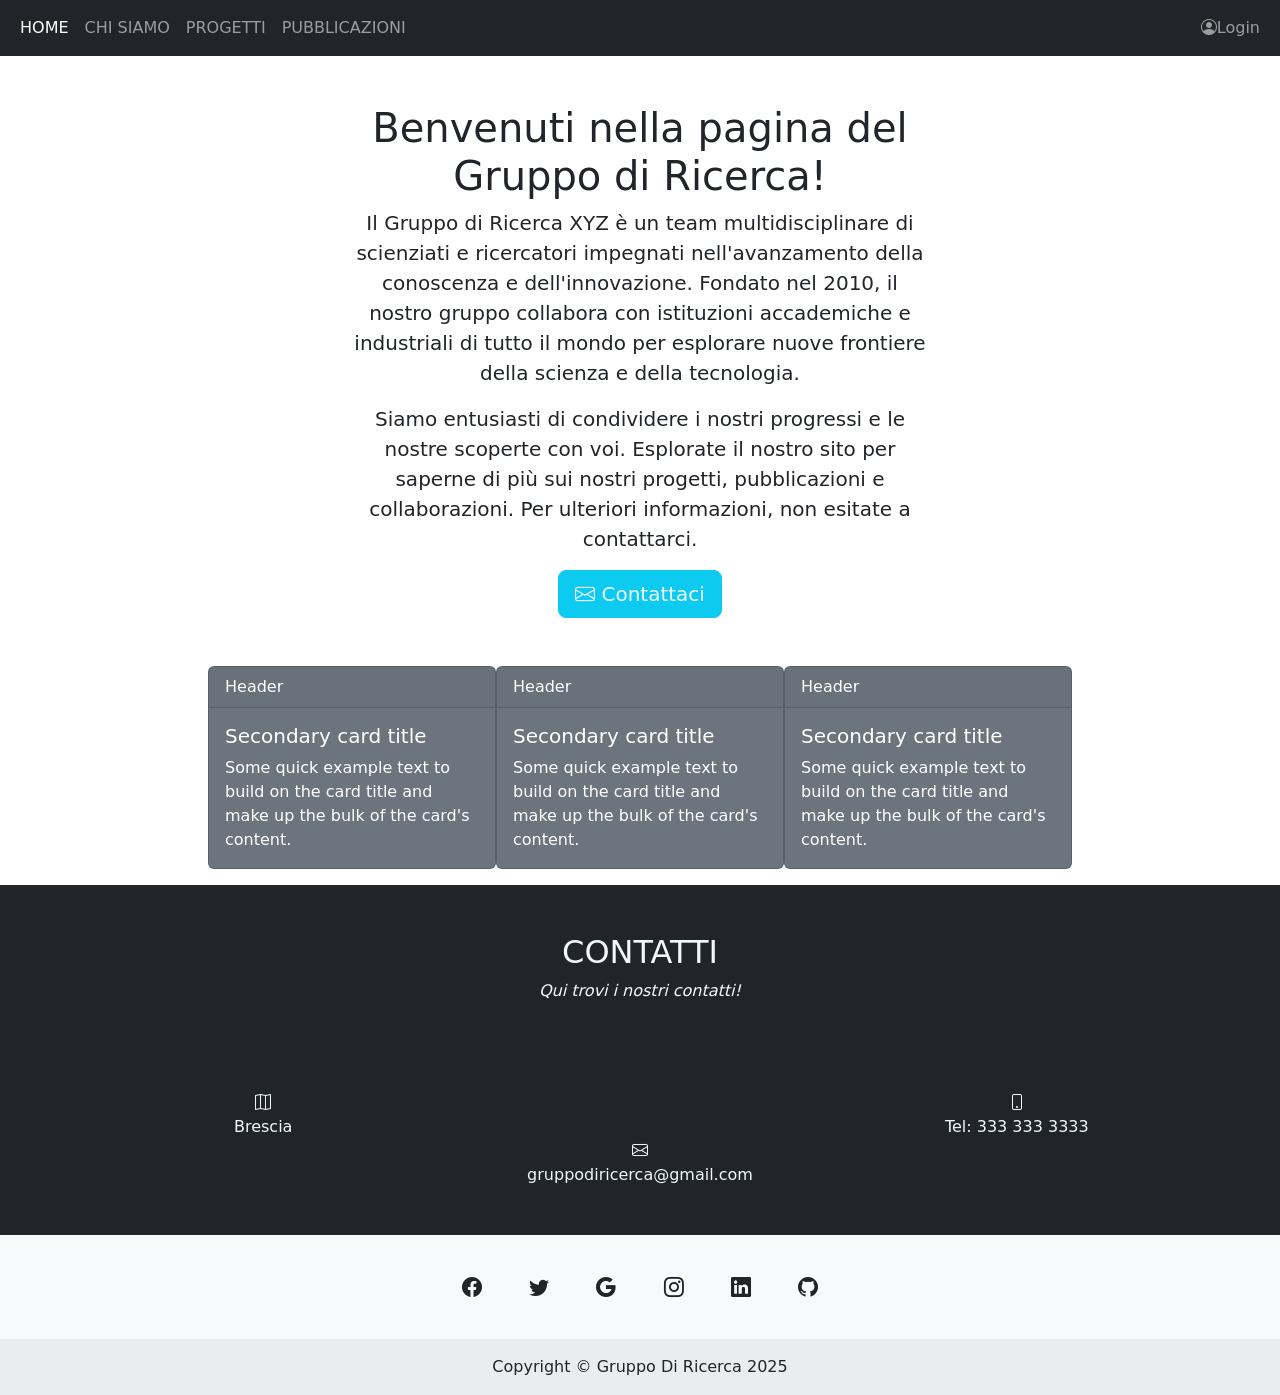
==== index.html @ c09e8389 "pagina index,navbar,sezione contatti e footer" ====
<!doctype html>
<html lang="en">
  <head>
    <meta charset="utf-8">
    <meta name="viewport" content="width=device-width, initial-scale=1">
    <title>Gruppo di Ricerca</title>
    <link href="https://cdn.jsdelivr.net/npm/bootstrap@5.2.3/dist/css/bootstrap.min.css" rel="stylesheet" integrity="sha384-rbsA2VBKQhggwzxH7pPCaAqO46MgnOM80zW1RWuH61DGLwZJEdK2Kadq2F9CUG65" crossorigin="anonymous">
    <link rel="stylesheet" href="https://cdn.jsdelivr.net/npm/bootstrap-icons@1.5.0/font/bootstrap-icons.css">
  </head>
  <body>
    <style>
      .btn-floating:hover{
        background-color: rgba(0, 0, 0, 0.05);
        border-radius: 110%;
      }
    </style>
    <nav class="navbar navbar-dark navbar-expand-lg bg-dark">
      <div class="container-fluid">
        <button class="navbar-toggler" type="button" data-bs-toggle="collapse" data-bs-target="#navbarText" aria-controls="navbarText" aria-expanded="false" aria-label="Toggle navigation">
          <span class="navbar-toggler-icon"></span>
        </button>
        <div class="collapse navbar-collapse" id="navbarText">
          <ul class="navbar-nav me-auto mb-2 mb-lg-0">
            <li class="nav-item">
              <a class="nav-link active" aria-current="page" href="index.html">HOME</a>
            </li>
            <li class="nav-item">
              <a class="nav-link" href="chisiamo.html">CHI SIAMO</a>
            </li>
            <li class="nav-item">
              <a class="nav-link" href="progetti.html">PROGETTI</a>
            </li>
            <li class="nav-item">
              <a class="nav-link" href="pubblicazioni.html">PUBBLICAZIONI</a>
            </li>
          </ul>
          <ul class="navbar-nav ml-auto">
            <li class="nav-item">
              <a class="nav-link bi-person-circle" href="login.html">Login</a>
            </li>
          </ul>
        </div>
      </div>
    </nav>

    <div class="container-fluid my-5 text-center" style="max-width: 600px;">
      <h1>Benvenuti nella pagina del Gruppo di Ricerca!</h1>
      <p class="lead">Il Gruppo di Ricerca XYZ è un team multidisciplinare di scienziati e ricercatori impegnati nell'avanzamento della conoscenza e dell'innovazione. Fondato nel 2010, il nostro gruppo collabora con istituzioni accademiche e industriali di tutto il mondo per esplorare nuove frontiere della scienza e della tecnologia.</p>
      <p class="lead">Siamo entusiasti di condividere i nostri progressi e le nostre scoperte con voi. Esplorate il nostro sito per saperne di più sui nostri progetti, pubblicazioni e collaborazioni. Per ulteriori informazioni, non esitate a contattarci.</p>
      <button type="button" class="btn btn-info btn-lg"><a class="bi-envelope" style="text-decoration: none;color: aliceblue;" href="#contatti">&nbsp;Contattaci</a></button>
    </div>
  
    <div class="container-fluid" style="align-items: center;display: flex; justify-content: center;">
      <div class="card text-bg-secondary mb-3" style="max-width: 18rem;float: left;display: block;">
        <div class="card-header">Header</div>
        <div class="card-body">
          <h5 class="card-title">Secondary card title</h5>
          <p class="card-text">Some quick example text to build on the card title and make up the bulk of the card's content.</p>
        </div>
      </div>
      <div class="card text-bg-secondary mb-3" style="max-width: 18rem;float: left;display: block;">
        <div class="card-header">Header</div>
        <div class="card-body">
          <h5 class="card-title">Secondary card title</h5>
          <p class="card-text">Some quick example text to build on the card title and make up the bulk of the card's content.</p>
        </div>
      </div>
      <div class="card text-bg-secondary mb-3" style="max-width: 18rem;float: left;display: block;">
        <div class="card-header">Header</div>
        <div class="card-body">
          <h5 class="card-title">Secondary card title</h5>
          <p class="card-text">Some quick example text to build on the card title and make up the bulk of the card's content.</p>
        </div>
      </div>
    </div>
    <!--CONTATTI-->
    <div class="container-fluid bg-dark text-center">
      <br><br>
      <div style="color: aliceblue;" id="contatti">
        <h2>CONTATTI</h2>
        <p><i>Qui trovi i nostri contatti!</i></p><br><br><br>
        <div style="margin:0 auto;display: flex; justify-content: center;align-items: center;">
            <div style="float:left;width: 40%;text-align: center;margin-right: 10%;"><i class="bi bi-map"></i><br>Brescia</div>
            <div style="float:left;width: 40%;text-align: center;margin-left: 10%;"><i class="bi bi-phone"></i><br>Tel: 333 333 3333</div>
        </div>
        <div style="margin:0 auto;display: flex; justify-content: center;align-items: center;">
          <div style="float:left;width: 33%;text-align: center;"><i class="bi bi-envelope" ></i><br>gruppodiricerca@gmail.com<br><br><br></div>
        </div>
      </div>
    </div>

    <footer class="text-center bg-body-tertiary">
      <!-- Grid container -->
      <div class="container pt-4">
        <!-- Section: Social media -->
        <section class="mb-4">
          <a class="btn btn-link btn-floating btn-lg text-body m-1" href="#!"><i class="bi bi-facebook"></i></a>
          <a class="btn btn-link btn-floating btn-lg text-body m-1" href="#!"><i class="bi bi-twitter"></i></a>
          <a class="btn btn-link btn-floating btn-lg text-body m-1" href="#!"><i class="bi bi-google"></i></a>
          <a class="btn btn-link btn-floating btn-lg text-body m-1" href="#!"><i class="bi bi-instagram"></i></a>
          <a class="btn btn-link btn-floating btn-lg text-body m-1" href="#!"><i class="bi bi-linkedin"></i></a>
          <a class="btn btn-link btn-floating btn-lg text-body m-1" href="#!"><i class="bi bi-github"></i></a>
        </section>
        <!-- Section: Social media -->
      </div>
      <!-- Grid container -->
    
      <!-- Copyright -->
      <div class="text-center p-3" style="background-color: rgba(0, 0, 0, 0.05);">
        Copyright &copy; Gruppo Di Ricerca 2025
      </div>
      <!-- Copyright -->
    </footer>

    <script src="https://cdn.jsdelivr.net/npm/bootstrap@5.2.3/dist/js/bootstrap.bundle.min.js" integrity="sha384-kenU1KFdBIe4zVF0s0G1M5b4hcpxyD9F7jL+jjXkk+Q2h455rYXK/7HAuoJl+0I4" crossorigin="anonymous"></script>
    </body>
</html>
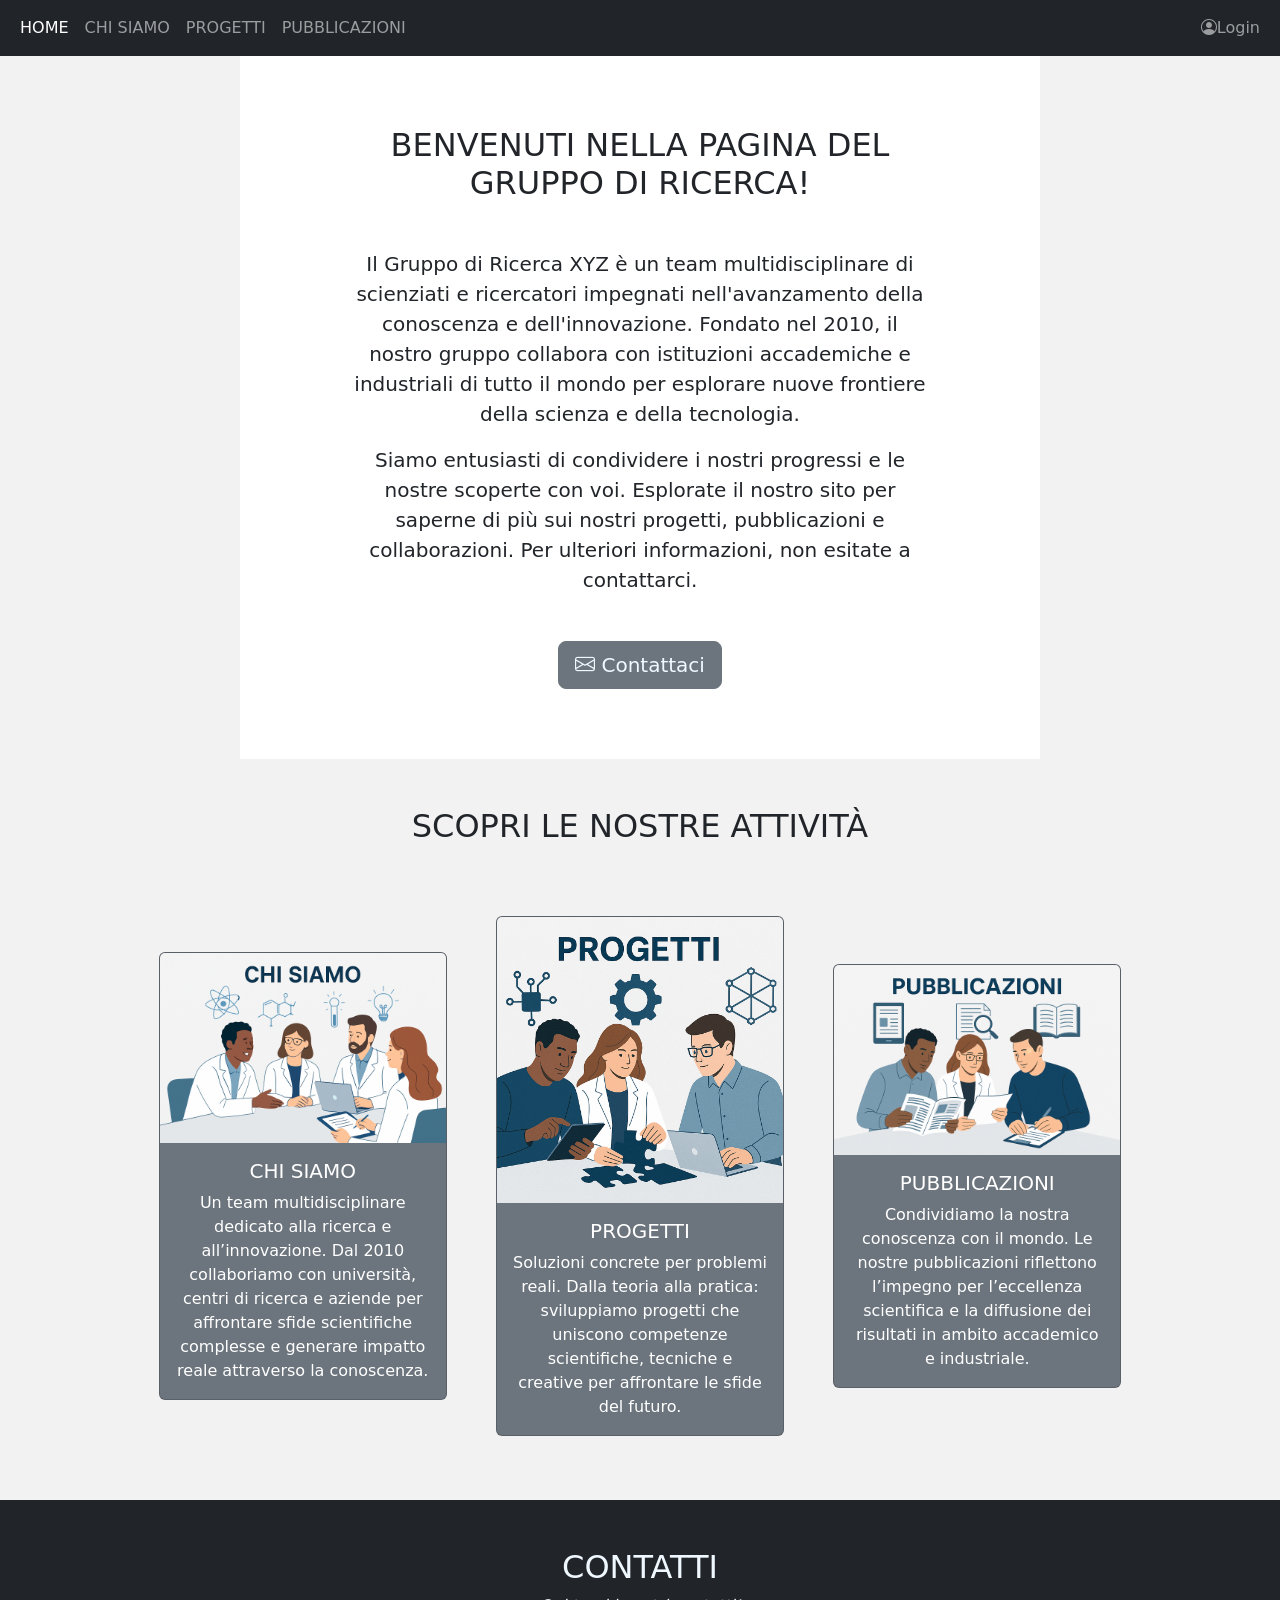
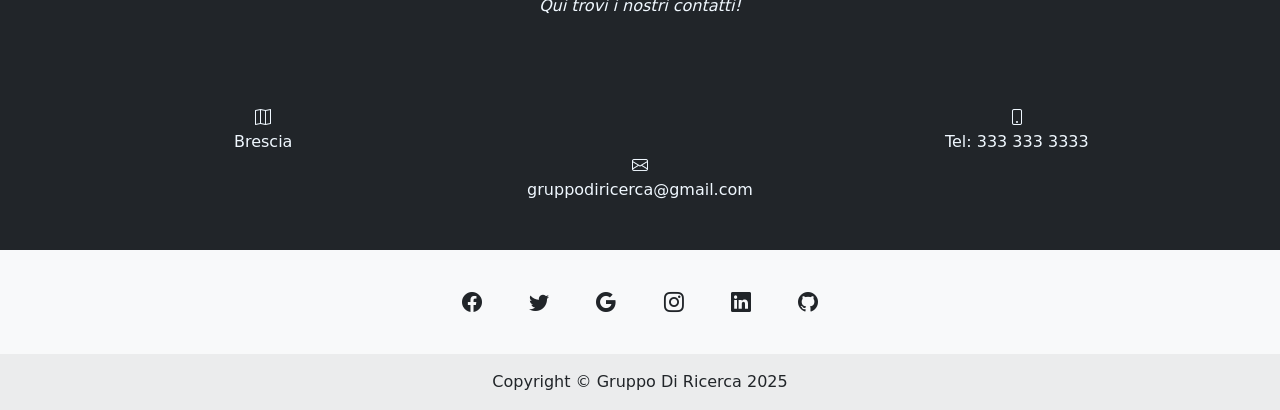
==== commit 5ea6f243: "conclusa pagina index e quasi completa chi siamo" ====
--- a/index.html
+++ b/index.html
@@ -7,14 +7,17 @@
     <link href="https://cdn.jsdelivr.net/npm/bootstrap@5.2.3/dist/css/bootstrap.min.css" rel="stylesheet" integrity="sha384-rbsA2VBKQhggwzxH7pPCaAqO46MgnOM80zW1RWuH61DGLwZJEdK2Kadq2F9CUG65" crossorigin="anonymous">
     <link rel="stylesheet" href="https://cdn.jsdelivr.net/npm/bootstrap-icons@1.5.0/font/bootstrap-icons.css">
   </head>
-  <body>
+  <body style="background-color: rgba(0, 0, 0, 0.05);">
     <style>
       .btn-floating:hover{
         background-color: rgba(0, 0, 0, 0.05);
         border-radius: 110%;
       }
+      .card{
+        margin: 2%;
+      }
     </style>
-    <nav class="navbar navbar-dark navbar-expand-lg bg-dark">
+    <nav class="navbar navbar-dark navbar-expand-lg bg-dark" style="z-index: 9999; position:fixed;width: 100%;top: 0%;">
       <div class="container-fluid">
         <button class="navbar-toggler" type="button" data-bs-toggle="collapse" data-bs-target="#navbarText" aria-controls="navbarText" aria-expanded="false" aria-label="Toggle navigation">
           <span class="navbar-toggler-icon"></span>
@@ -43,33 +46,42 @@
       </div>
     </nav>
 
-    <div class="container-fluid my-5 text-center" style="max-width: 600px;">
-      <h1>Benvenuti nella pagina del Gruppo di Ricerca!</h1>
-      <p class="lead">Il Gruppo di Ricerca XYZ è un team multidisciplinare di scienziati e ricercatori impegnati nell'avanzamento della conoscenza e dell'innovazione. Fondato nel 2010, il nostro gruppo collabora con istituzioni accademiche e industriali di tutto il mondo per esplorare nuove frontiere della scienza e della tecnologia.</p>
-      <p class="lead">Siamo entusiasti di condividere i nostri progressi e le nostre scoperte con voi. Esplorate il nostro sito per saperne di più sui nostri progetti, pubblicazioni e collaborazioni. Per ulteriori informazioni, non esitate a contattarci.</p>
-      <button type="button" class="btn btn-info btn-lg"><a class="bi-envelope" style="text-decoration: none;color: aliceblue;" href="#contatti">&nbsp;Contattaci</a></button>
+    <div style="background-image: url(immagini/nature.jpg);align-items: center;">
+        <div class="container-fluid my-5 text-center" style="max-width: 800px;background-color: white;">
+          <div class="container-fluid text-center" style="max-width: 600px;padding-top: 10%;padding-bottom: 9%;">
+            <h2>BENVENUTI NELLA PAGINA DEL GRUPPO DI RICERCA!<br><br></h2>
+            <p class="lead">Il Gruppo di Ricerca XYZ è un team multidisciplinare di scienziati e ricercatori impegnati nell'avanzamento della conoscenza e dell'innovazione. Fondato nel 2010, il nostro gruppo collabora con istituzioni accademiche e industriali di tutto il mondo per esplorare nuove frontiere della scienza e della tecnologia.</p>
+            <p class="lead">Siamo entusiasti di condividere i nostri progressi e le nostre scoperte con voi. Esplorate il nostro sito per saperne di più sui nostri progetti, pubblicazioni e collaborazioni. Per ulteriori informazioni, non esitate a contattarci.<br><br></p>
+            <button type="button" class="btn btn-secondary btn-lg"><a class="bi-envelope" style="text-decoration: none;color: aliceblue;" href="#contatti">&nbsp;Contattaci</a></button>
+          </div>
+        </div>
     </div>
-  
-    <div class="container-fluid" style="align-items: center;display: flex; justify-content: center;">
-      <div class="card text-bg-secondary mb-3" style="max-width: 18rem;float: left;display: block;">
-        <div class="card-header">Header</div>
-        <div class="card-body">
-          <h5 class="card-title">Secondary card title</h5>
-          <p class="card-text">Some quick example text to build on the card title and make up the bulk of the card's content.</p>
+    <div class="container-fluid my-5 text-center">
+      <h2>SCOPRI LE NOSTRE ATTIVITÀ<br><br></h2>
+      <div class="container-fluid" style="align-items: center;display: flex; justify-content: center;">
+        <div class="card text-bg-secondary mb-3" style="max-width: 18rem;" role="button" onclick="location.href='chisiamo.html'">
+          <img src="immagini/chisiamo.png" class="card-img-top" alt="...">
+          <div class="card-body">
+            <h5 class="card-title">CHI SIAMO</h5>
+            <p class="card-text">Un team multidisciplinare dedicato alla ricerca e all’innovazione.
+              Dal 2010 collaboriamo con università, centri di ricerca e aziende per affrontare sfide scientifiche complesse e generare impatto reale attraverso la conoscenza.</p>
+          </div>
         </div>
-      </div>
-      <div class="card text-bg-secondary mb-3" style="max-width: 18rem;float: left;display: block;">
-        <div class="card-header">Header</div>
-        <div class="card-body">
-          <h5 class="card-title">Secondary card title</h5>
-          <p class="card-text">Some quick example text to build on the card title and make up the bulk of the card's content.</p>
+        <div class="card text-bg-secondary mb-3" style="max-width: 18rem;" role="button" onclick="location.href='progetti.html'">
+          <img src="immagini/progetti.png" class="card-img-top" alt="...">
+          <div class="card-body">
+            <h5 class="card-title">PROGETTI</h5>
+            <p class="card-text">Soluzioni concrete per problemi reali.
+              Dalla teoria alla pratica: sviluppiamo progetti che uniscono competenze scientifiche, tecniche e creative per affrontare le sfide del futuro.</p>
+          </div>
         </div>
-      </div>
-      <div class="card text-bg-secondary mb-3" style="max-width: 18rem;float: left;display: block;">
-        <div class="card-header">Header</div>
-        <div class="card-body">
-          <h5 class="card-title">Secondary card title</h5>
-          <p class="card-text">Some quick example text to build on the card title and make up the bulk of the card's content.</p>
+        <div class="card text-bg-secondary mb-3" style="max-width: 18rem;" role="button" onclick="location.href='pubblicazioni.html'">
+          <img src="immagini/pubblicazioni.png" class="card-img-top" alt="...">
+          <div class="card-body">
+            <h5 class="card-title">PUBBLICAZIONI</h5>
+            <p class="card-text">Condividiamo la nostra conoscenza con il mondo.
+              Le nostre pubblicazioni riflettono l’impegno per l’eccellenza scientifica e la diffusione dei risultati in ambito accademico e industriale.</p>
+          </div>
         </div>
       </div>
     </div>
@@ -84,7 +96,7 @@
             <div style="float:left;width: 40%;text-align: center;margin-left: 10%;"><i class="bi bi-phone"></i><br>Tel: 333 333 3333</div>
         </div>
         <div style="margin:0 auto;display: flex; justify-content: center;align-items: center;">
-          <div style="float:left;width: 33%;text-align: center;"><i class="bi bi-envelope" ></i><br>gruppodiricerca@gmail.com<br><br><br></div>
+          <div style="float:left;width: 33%;text-align: center;transition: all 0.5s;cursor: pointer;"><i class="bi bi-envelope" ></i><br>gruppodiricerca@gmail.com<br><br><br></div>
         </div>
       </div>
     </div>
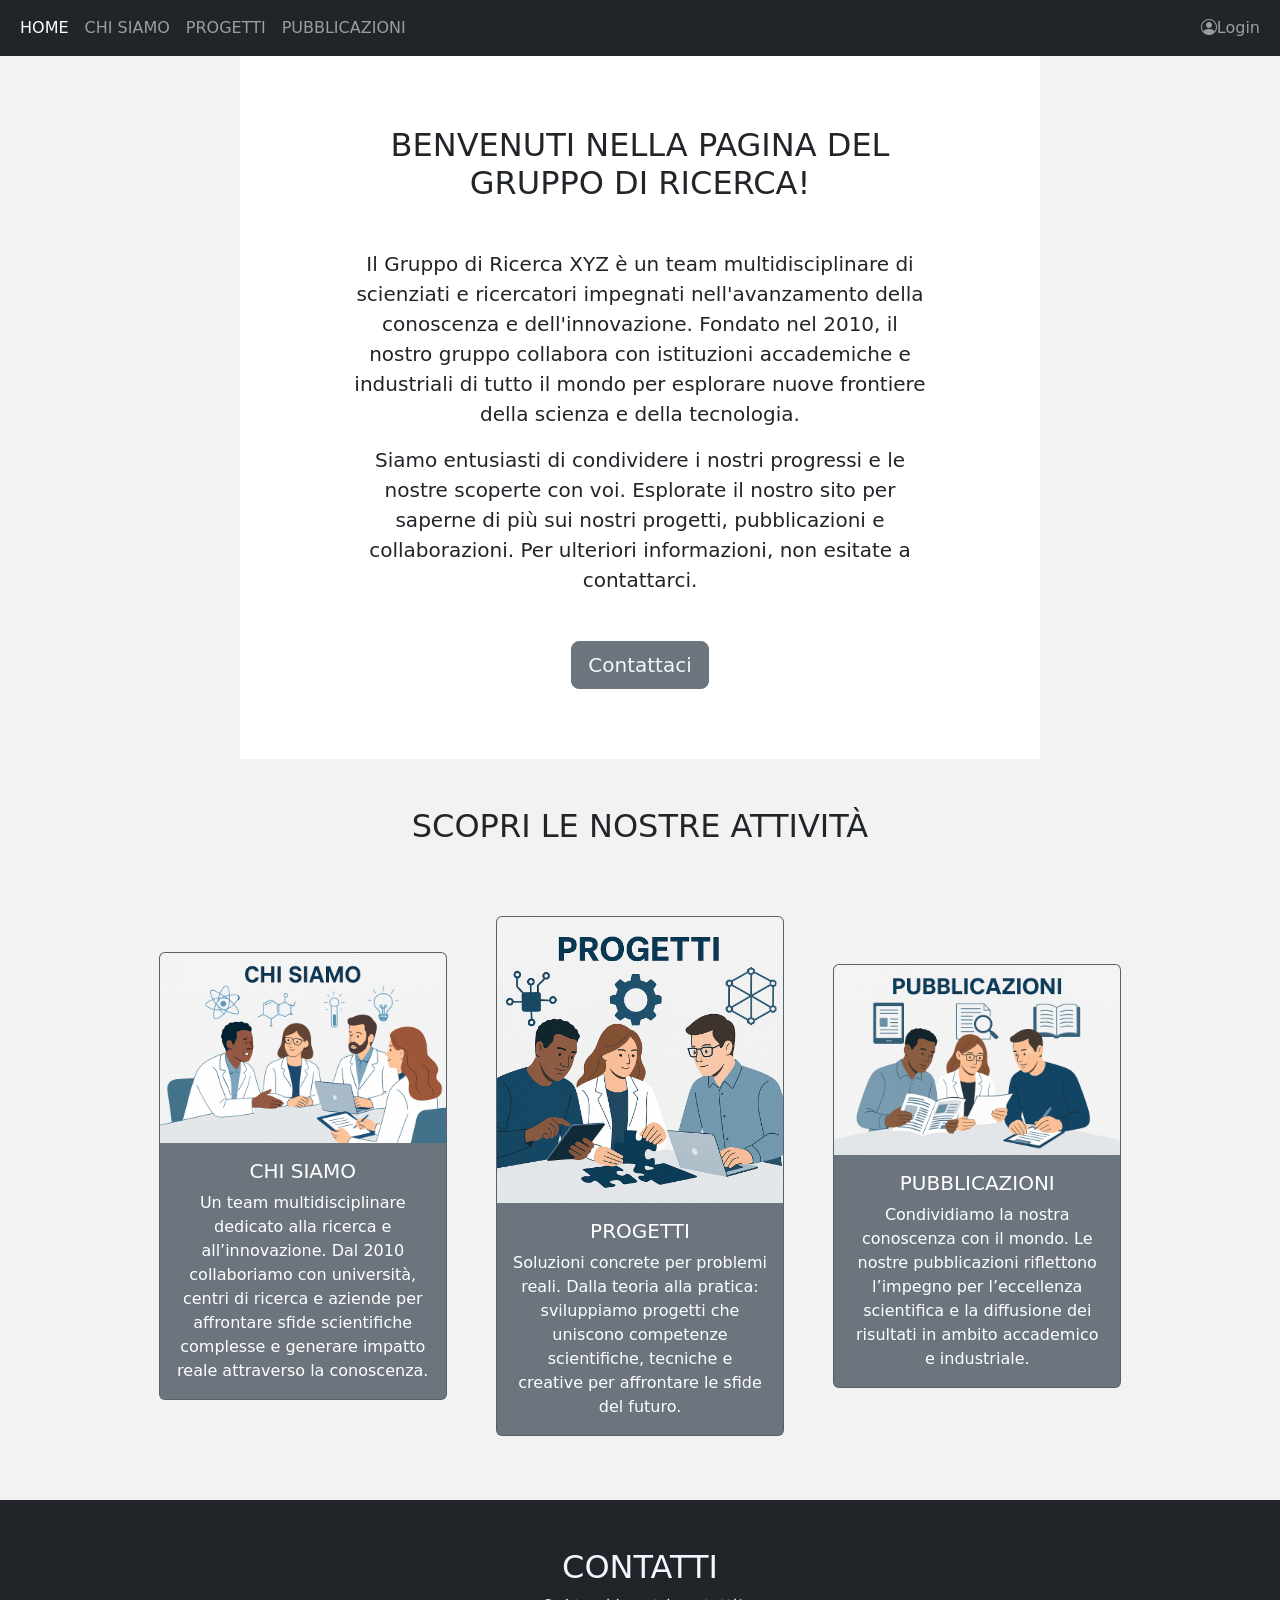
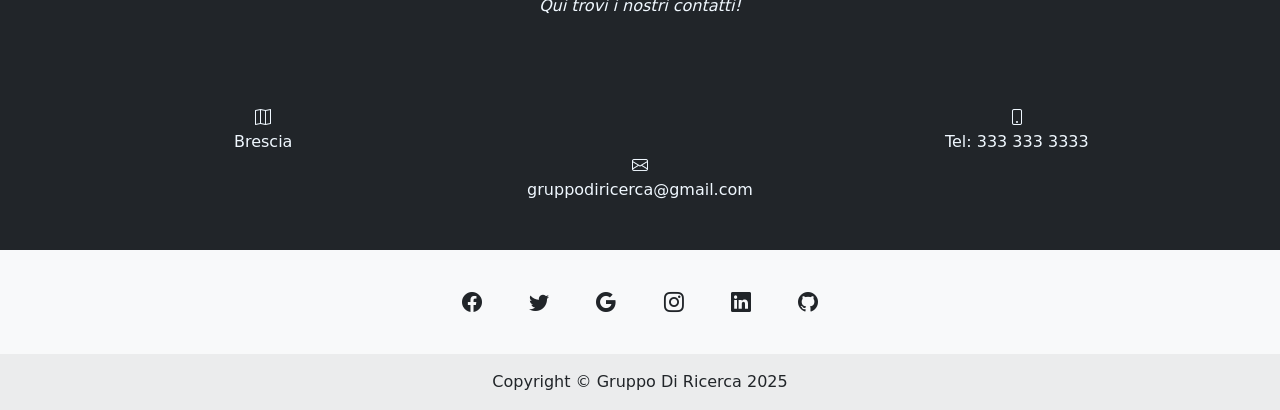
==== commit a29f16ff: "modifiche" ====
--- a/index.html
+++ b/index.html
@@ -3,7 +3,8 @@
   <head>
     <meta charset="utf-8">
     <meta name="viewport" content="width=device-width, initial-scale=1">
-    <title>Gruppo di Ricerca</title>
+    <link rel="icon" type="image/x-icon" href="immagini/icona.webp">
+    <title>Home - Gruppo di Ricerca</title>
     <link href="https://cdn.jsdelivr.net/npm/bootstrap@5.2.3/dist/css/bootstrap.min.css" rel="stylesheet" integrity="sha384-rbsA2VBKQhggwzxH7pPCaAqO46MgnOM80zW1RWuH61DGLwZJEdK2Kadq2F9CUG65" crossorigin="anonymous">
     <link rel="stylesheet" href="https://cdn.jsdelivr.net/npm/bootstrap-icons@1.5.0/font/bootstrap-icons.css">
   </head>
@@ -52,7 +53,7 @@
             <h2>BENVENUTI NELLA PAGINA DEL GRUPPO DI RICERCA!<br><br></h2>
             <p class="lead">Il Gruppo di Ricerca XYZ è un team multidisciplinare di scienziati e ricercatori impegnati nell'avanzamento della conoscenza e dell'innovazione. Fondato nel 2010, il nostro gruppo collabora con istituzioni accademiche e industriali di tutto il mondo per esplorare nuove frontiere della scienza e della tecnologia.</p>
             <p class="lead">Siamo entusiasti di condividere i nostri progressi e le nostre scoperte con voi. Esplorate il nostro sito per saperne di più sui nostri progetti, pubblicazioni e collaborazioni. Per ulteriori informazioni, non esitate a contattarci.<br><br></p>
-            <button type="button" class="btn btn-secondary btn-lg"><a class="bi-envelope" style="text-decoration: none;color: aliceblue;" href="#contatti">&nbsp;Contattaci</a></button>
+            <button type="button" class="btn btn-secondary btn-lg" onclick="location.href='#contatti'"><span style="text-decoration: none;color: aliceblue;padding-right: 0%;">Contattaci</span></button>
           </div>
         </div>
     </div>
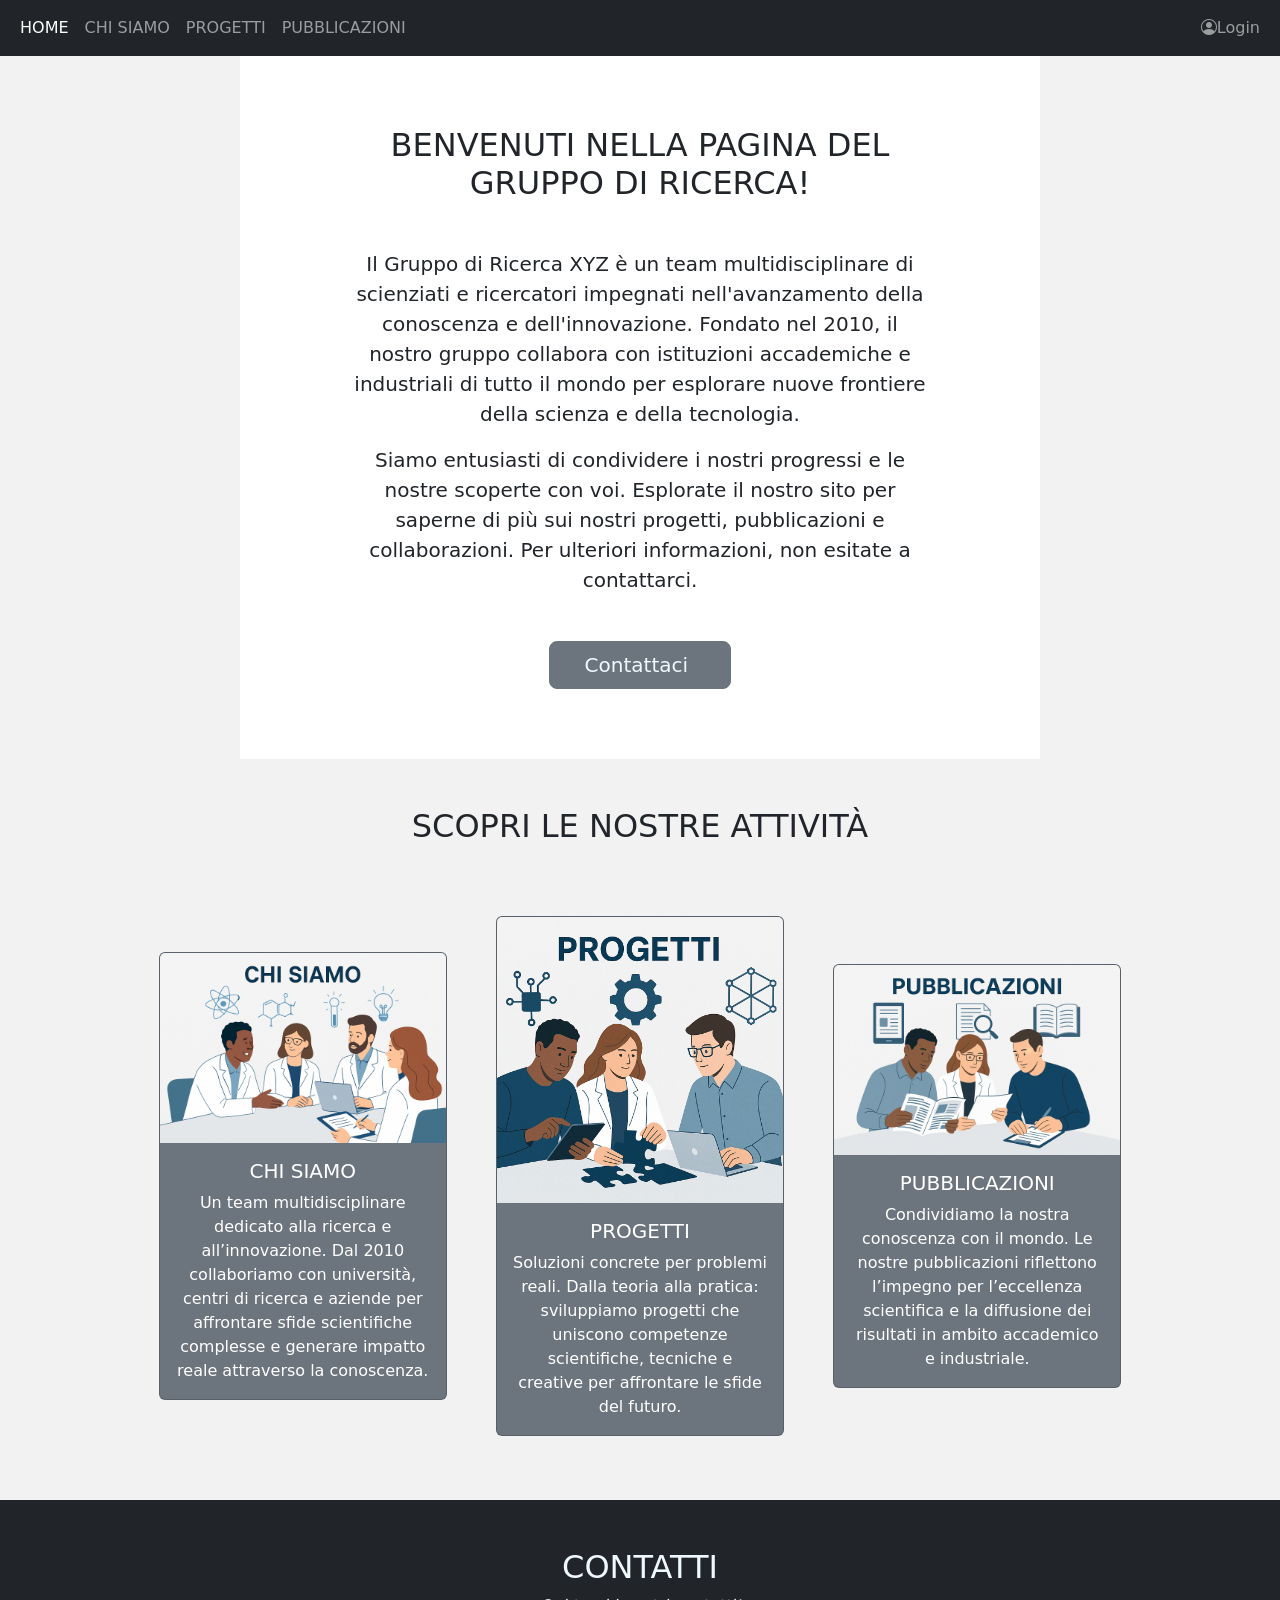
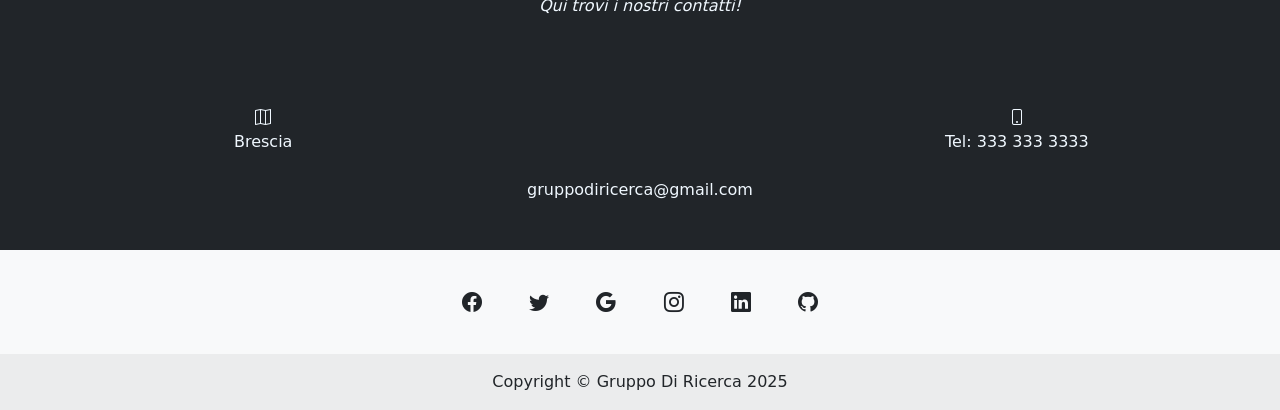
==== commit b84691e5: "modifiche grafiche" ====
--- a/index.html
+++ b/index.html
@@ -14,8 +14,20 @@
         background-color: rgba(0, 0, 0, 0.05);
         border-radius: 110%;
       }
+      .bi-envelope{
+          opacity: 0;
+          transition: 0.3s;
+      }
+      .btn-secondary:hover .bi-envelope{
+        opacity: 1;
+        transition: 0.3s;
+      }
       .card{
         margin: 2%;
+      }
+      .card:hover{
+        margin: 2%;
+        border-color: white;
       }
     </style>
     <nav class="navbar navbar-dark navbar-expand-lg bg-dark" style="z-index: 9999; position:fixed;width: 100%;top: 0%;">
@@ -53,7 +65,7 @@
             <h2>BENVENUTI NELLA PAGINA DEL GRUPPO DI RICERCA!<br><br></h2>
             <p class="lead">Il Gruppo di Ricerca XYZ è un team multidisciplinare di scienziati e ricercatori impegnati nell'avanzamento della conoscenza e dell'innovazione. Fondato nel 2010, il nostro gruppo collabora con istituzioni accademiche e industriali di tutto il mondo per esplorare nuove frontiere della scienza e della tecnologia.</p>
             <p class="lead">Siamo entusiasti di condividere i nostri progressi e le nostre scoperte con voi. Esplorate il nostro sito per saperne di più sui nostri progetti, pubblicazioni e collaborazioni. Per ulteriori informazioni, non esitate a contattarci.<br><br></p>
-            <button type="button" class="btn btn-secondary btn-lg" onclick="location.href='#contatti'"><span style="text-decoration: none;color: aliceblue;padding-right: 0%;">Contattaci</span></button>
+            <button type="button" class="btn btn-secondary btn-lg" onclick="location.href='#contatti'"><span style="text-decoration: none;color: aliceblue;">&nbsp;&nbsp;&nbsp;Contattaci&nbsp;</span><a class="bi bi-envelope" style="text-decoration: none;color: aliceblue;"></a></button>
           </div>
         </div>
     </div>
